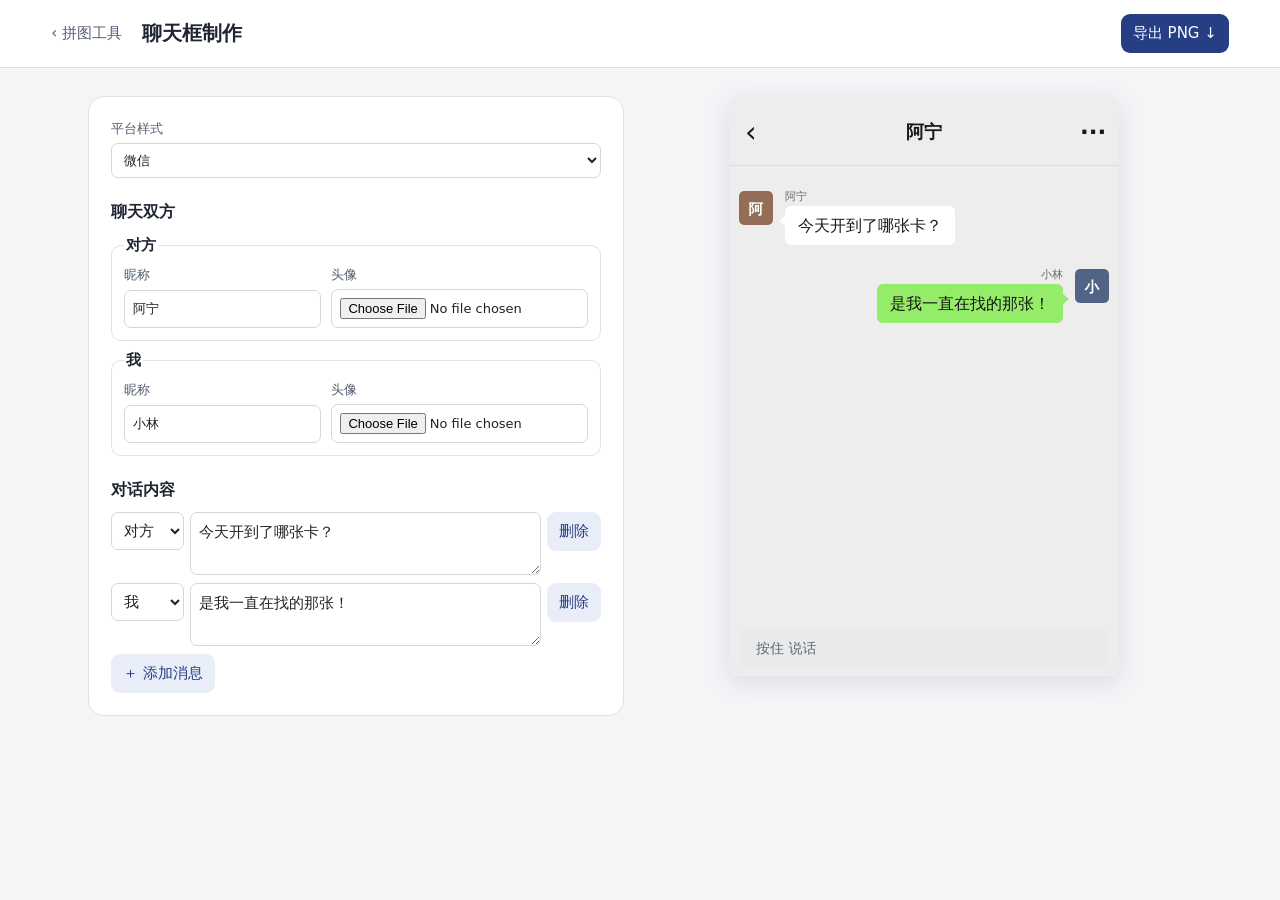
==== chat.html @ 7f7f2183 "Add a five-platform chat image editor with PNG export" ====
<!doctype html>
<html lang="zh-CN"><head><meta charset="utf-8"><meta name="viewport" content="width=device-width,initial-scale=1"><title>聊天框制作 · Collage</title><link rel="stylesheet" href="css/chat.css"></head>
<body><header><a href="index.html">‹ 拼图工具</a><h1>聊天框制作</h1><button id="save">导出 PNG ↓</button></header>
<main><section class="editor"><label>平台样式<select id="platform"><option value="wechat">微信</option><option value="douyin">抖音</option><option value="red">小红书</option><option value="ins">Instagram</option><option value="threads">Threads</option></select></label>
<h2>聊天双方</h2><div id="people"></div><h2>对话内容</h2><div id="messages"></div><button id="add">＋ 添加消息</button><p id="notice" role="status"></p></section>
<section class="stage" aria-label="实时预览"><canvas id="preview" aria-label="聊天记录图片预览"></canvas></section></main>
<template id="person"><fieldset><legend></legend><label>昵称<input type="text" maxlength="32"></label><label>头像<input type="file" accept="image/*"></label></fieldset></template>
<template id="message"><div class="row"><select aria-label="发送方"><option value="peer">对方</option><option value="me">我</option></select><textarea rows="2" maxlength="600" aria-label="消息文字"></textarea><button aria-label="删除这条消息">删除</button></div></template><script src="js/chat.js"></script></body></html>
---- css/chat.css ----
*{box-sizing:border-box}body{margin:0;color:#202533;background:#f4f5f7;font:15px/1.5 system-ui,sans-serif}header{display:flex;align-items:center;gap:20px;padding:14px clamp(14px,4vw,60px);background:white;border-bottom:1px solid #ddd}header a{color:#545f74;text-decoration:none}h1{font-size:20px;margin:0}header button{margin-left:auto;background:#263e84;color:white}button,select,input,textarea{font:inherit}button,select{cursor:pointer}button{background:#e9edf7;border:0;border-radius:9px;padding:8px 12px;color:#263e84}main{max-width:1160px;margin:auto;display:grid;grid-template-columns:minmax(340px,1fr) minmax(320px,1fr);gap:32px;padding:28px}.editor{background:white;border:1px solid #dde1e8;border-radius:16px;padding:22px;align-self:start}h2{font-size:16px;margin:22px 0 10px}label{display:grid;gap:5px;font-size:13px;color:#535e70}input,textarea,select{width:100%;min-width:0;padding:8px;border:1px solid #d1d7e1;background:white;color:#222;border-radius:7px}fieldset{min-width:0;display:grid;grid-template-columns:1fr 1.3fr;gap:10px;border:1px solid #e0e3ea;border-radius:10px;margin:8px 0;padding:8px 12px 12px}legend{font-weight:600}.row{display:grid;grid-template-columns:73px 1fr auto;align-items:start;gap:6px;margin:8px 0}textarea{resize:vertical}.stage{align-self:start;display:flex;justify-content:center}canvas{display:block;width:min(390px,100%);height:auto;align-self:start;box-shadow:0 6px 24px #24385520;border-radius:10px}#notice:empty{display:none}@media(max-width:740px){main{display:flex;flex-direction:column;padding:12px;gap:16px}.editor,.stage{width:100%}.editor{padding:15px}header{gap:10px}h1{font-size:17px}}
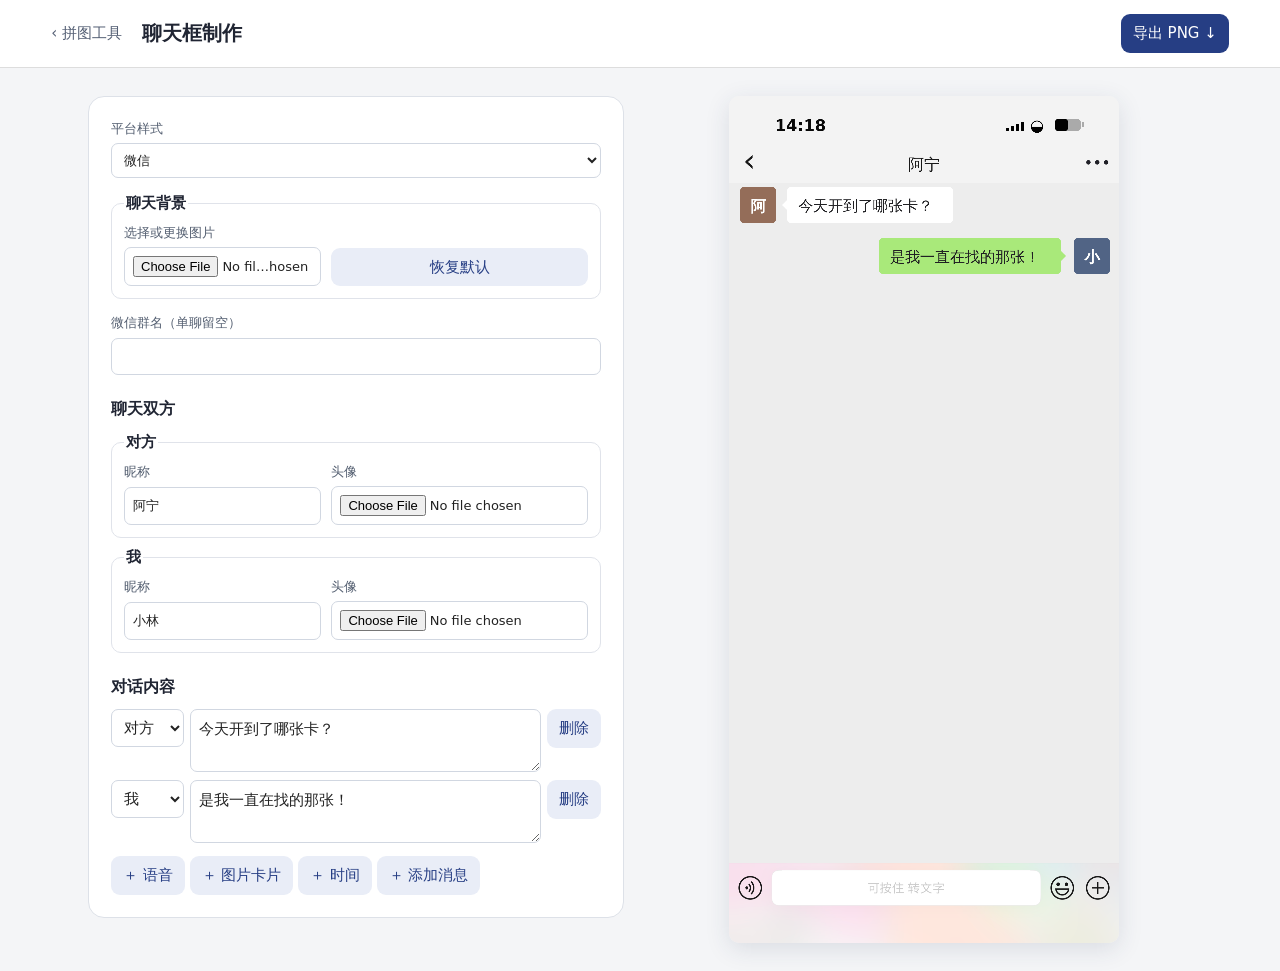
==== commit 8d269645: "Match reference chat layouts and add independent wallpapers" ====
--- a/chat.html
+++ b/chat.html
@@ -2,7 +2,9 @@
 <html lang="zh-CN"><head><meta charset="utf-8"><meta name="viewport" content="width=device-width,initial-scale=1"><title>聊天框制作 · Collage</title><link rel="stylesheet" href="css/chat.css"></head>
 <body><header><a href="index.html">‹ 拼图工具</a><h1>聊天框制作</h1><button id="save">导出 PNG ↓</button></header>
 <main><section class="editor"><label>平台样式<select id="platform"><option value="wechat">微信</option><option value="douyin">抖音</option><option value="red">小红书</option><option value="ins">Instagram</option><option value="threads">Threads</option></select></label>
-<h2>聊天双方</h2><div id="people"></div><h2>对话内容</h2><div id="messages"></div><button id="add">＋ 添加消息</button><p id="notice" role="status"></p></section>
+<fieldset id="wall"><legend>聊天背景</legend><label>选择或更换图片<input id="wallFile" type="file" accept="image/*"></label><button id="resetWall">恢复默认</button></fieldset>
+<label id="handleLabel" hidden>Instagram 用户名<input id="handle" maxlength="32"></label><label id="groupLabel">微信群名（单聊留空）<input id="group" maxlength="40"></label>
+<h2>聊天双方</h2><div id="people"></div><h2>对话内容</h2><div id="messages"></div><button id="voice">＋ 语音</button> <button id="media">＋ 图片卡片</button> <button id="date">＋ 时间</button> <button id="add">＋ 添加消息</button><p id="notice" role="status"></p></section>
 <section class="stage" aria-label="实时预览"><canvas id="preview" aria-label="聊天记录图片预览"></canvas></section></main>
 <template id="person"><fieldset><legend></legend><label>昵称<input type="text" maxlength="32"></label><label>头像<input type="file" accept="image/*"></label></fieldset></template>
-<template id="message"><div class="row"><select aria-label="发送方"><option value="peer">对方</option><option value="me">我</option></select><textarea rows="2" maxlength="600" aria-label="消息文字"></textarea><button aria-label="删除这条消息">删除</button></div></template><script src="js/chat.js"></script></body></html>
+<template id="message"><div class="row"><select aria-label="发送方"><option value="peer">对方</option><option value="me">我</option></select><textarea rows="2" maxlength="600" aria-label="消息文字"></textarea><button aria-label="删除这条消息">删除</button></div></template><script src="js/chat-controls.js"></script><script src="js/chat.js"></script></body></html>
--- a/css/chat.css
+++ b/css/chat.css
@@ -1 +1,2 @@
 *{box-sizing:border-box}body{margin:0;color:#202533;background:#f4f5f7;font:15px/1.5 system-ui,sans-serif}header{display:flex;align-items:center;gap:20px;padding:14px clamp(14px,4vw,60px);background:white;border-bottom:1px solid #ddd}header a{color:#545f74;text-decoration:none}h1{font-size:20px;margin:0}header button{margin-left:auto;background:#263e84;color:white}button,select,input,textarea{font:inherit}button,select{cursor:pointer}button{background:#e9edf7;border:0;border-radius:9px;padding:8px 12px;color:#263e84}main{max-width:1160px;margin:auto;display:grid;grid-template-columns:minmax(340px,1fr) minmax(320px,1fr);gap:32px;padding:28px}.editor{background:white;border:1px solid #dde1e8;border-radius:16px;padding:22px;align-self:start}h2{font-size:16px;margin:22px 0 10px}label{display:grid;gap:5px;font-size:13px;color:#535e70}input,textarea,select{width:100%;min-width:0;padding:8px;border:1px solid #d1d7e1;background:white;color:#222;border-radius:7px}fieldset{min-width:0;display:grid;grid-template-columns:1fr 1.3fr;gap:10px;border:1px solid #e0e3ea;border-radius:10px;margin:8px 0;padding:8px 12px 12px}legend{font-weight:600}.row{display:grid;grid-template-columns:73px 1fr auto;align-items:start;gap:6px;margin:8px 0}textarea{resize:vertical}.stage{align-self:start;display:flex;justify-content:center}canvas{display:block;width:min(390px,100%);height:auto;align-self:start;box-shadow:0 6px 24px #24385520;border-radius:10px}#notice:empty{display:none}@media(max-width:740px){main{display:flex;flex-direction:column;padding:12px;gap:16px}.editor,.stage{width:100%}.editor{padding:15px}header{gap:10px}h1{font-size:17px}}
+[hidden]{display:none!important}#wall{margin:14px 0;align-items:end}.row .details{grid-column:1/-1;display:flex;gap:8px;align-items:center}.details label{flex:1}.editor>button{margin-top:5px}
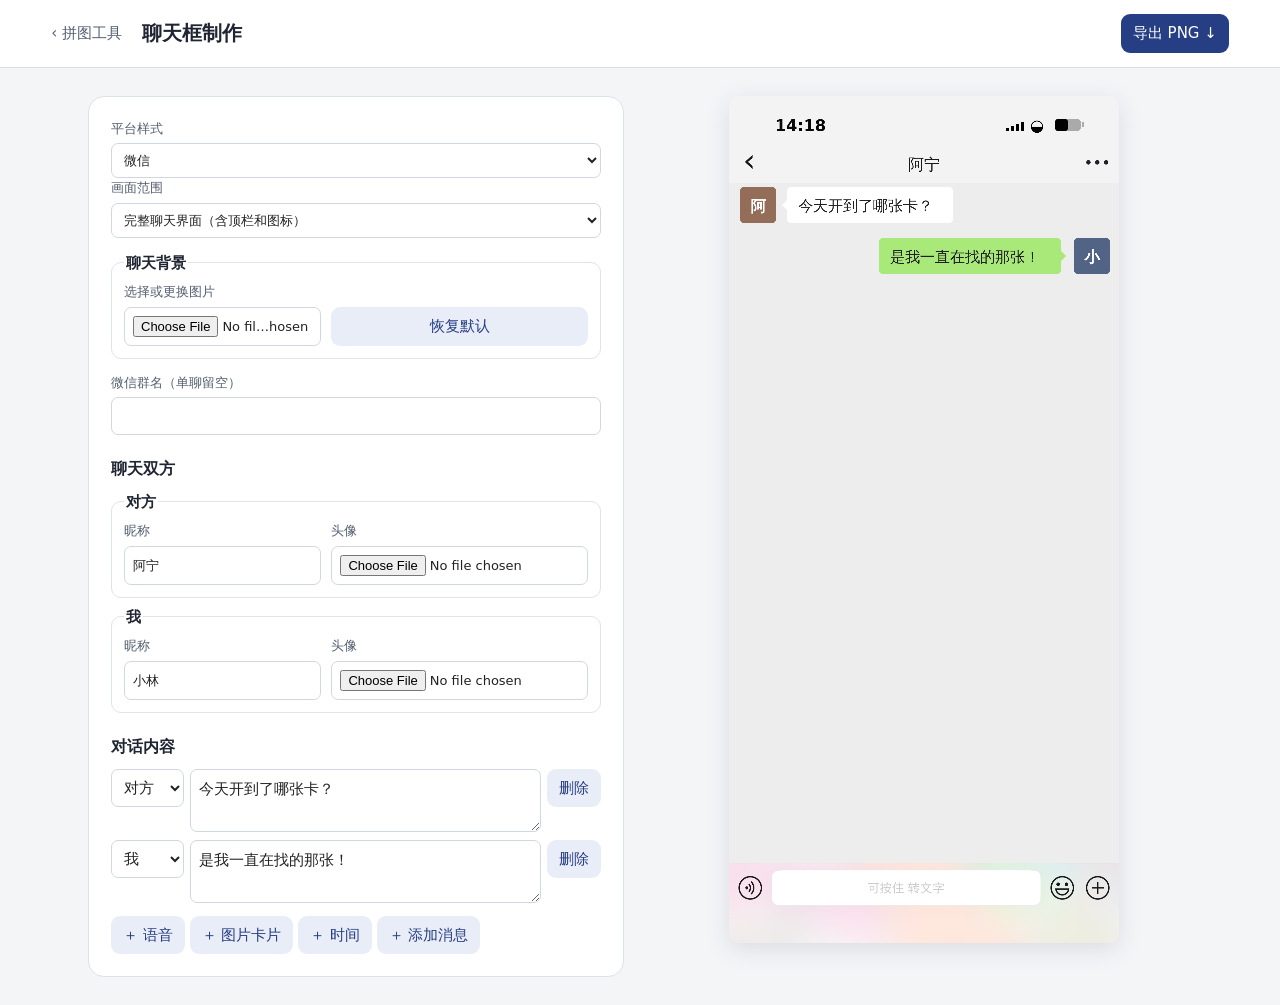
==== commit 4c33c0b7: "Offer full interface and messages-only chat exports" ====
--- a/chat.html
+++ b/chat.html
@@ -2,6 +2,7 @@
 <html lang="zh-CN"><head><meta charset="utf-8"><meta name="viewport" content="width=device-width,initial-scale=1"><title>聊天框制作 · Collage</title><link rel="stylesheet" href="css/chat.css"></head>
 <body><header><a href="index.html">‹ 拼图工具</a><h1>聊天框制作</h1><button id="save">导出 PNG ↓</button></header>
 <main><section class="editor"><label>平台样式<select id="platform"><option value="wechat">微信</option><option value="douyin">抖音</option><option value="red">小红书</option><option value="ins">Instagram</option><option value="threads">Threads</option></select></label>
+<label>画面范围<select id="layout"><option value="full">完整聊天界面（含顶栏和图标）</option><option value="messages">纯聊天框</option></select></label>
 <fieldset id="wall"><legend>聊天背景</legend><label>选择或更换图片<input id="wallFile" type="file" accept="image/*"></label><button id="resetWall">恢复默认</button></fieldset>
 <label id="handleLabel" hidden>Instagram 用户名<input id="handle" maxlength="32"></label><label id="groupLabel">微信群名（单聊留空）<input id="group" maxlength="40"></label>
 <h2>聊天双方</h2><div id="people"></div><h2>对话内容</h2><div id="messages"></div><button id="voice">＋ 语音</button> <button id="media">＋ 图片卡片</button> <button id="date">＋ 时间</button> <button id="add">＋ 添加消息</button><p id="notice" role="status"></p></section>
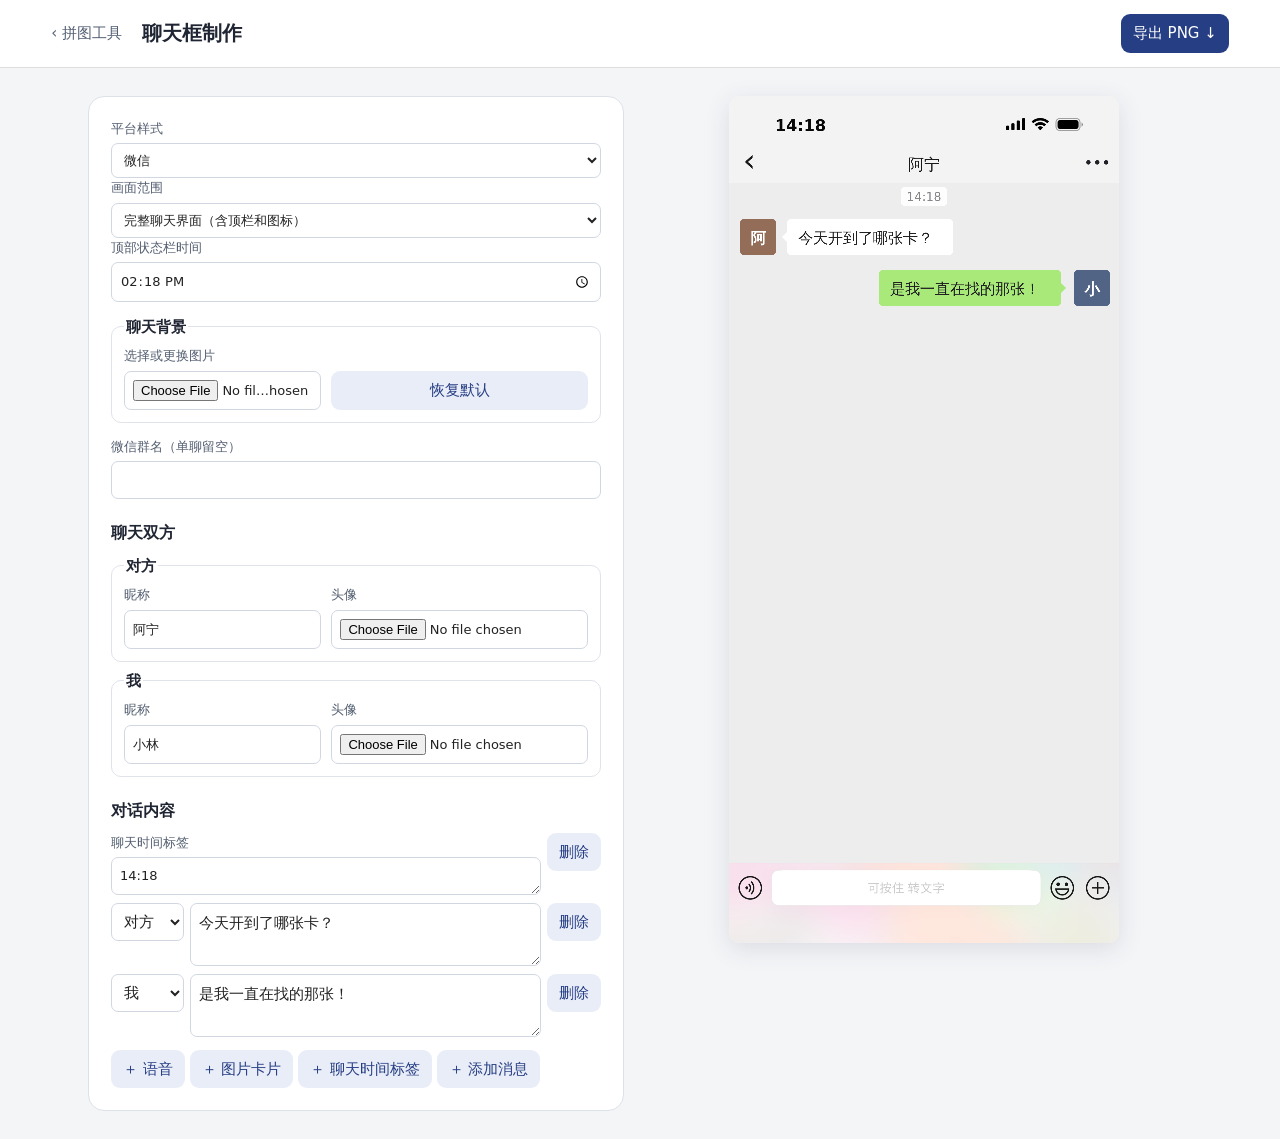
==== commit a964123a: "Make status clock and conversation timestamps editable" ====
--- a/chat.html
+++ b/chat.html
@@ -3,9 +3,10 @@
 <body><header><a href="index.html">‹ 拼图工具</a><h1>聊天框制作</h1><button id="save">导出 PNG ↓</button></header>
 <main><section class="editor"><label>平台样式<select id="platform"><option value="wechat">微信</option><option value="douyin">抖音</option><option value="red">小红书</option><option value="ins">Instagram</option><option value="threads">Threads</option></select></label>
 <label>画面范围<select id="layout"><option value="full">完整聊天界面（含顶栏和图标）</option><option value="messages">纯聊天框</option></select></label>
+<label id="clockLabel">顶部状态栏时间<input id="clock" type="time" value="14:18" required></label>
 <fieldset id="wall"><legend>聊天背景</legend><label>选择或更换图片<input id="wallFile" type="file" accept="image/*"></label><button id="resetWall">恢复默认</button></fieldset>
 <label id="handleLabel" hidden>Instagram 用户名<input id="handle" maxlength="32"></label><label id="groupLabel">微信群名（单聊留空）<input id="group" maxlength="40"></label>
-<h2>聊天双方</h2><div id="people"></div><h2>对话内容</h2><div id="messages"></div><button id="voice">＋ 语音</button> <button id="media">＋ 图片卡片</button> <button id="date">＋ 时间</button> <button id="add">＋ 添加消息</button><p id="notice" role="status"></p></section>
+<h2>聊天双方</h2><div id="people"></div><h2>对话内容</h2><div id="messages"></div><button id="voice">＋ 语音</button> <button id="media">＋ 图片卡片</button> <button id="date">＋ 聊天时间标签</button> <button id="add">＋ 添加消息</button><p id="notice" role="status"></p></section>
 <section class="stage" aria-label="实时预览"><canvas id="preview" aria-label="聊天记录图片预览"></canvas></section></main>
 <template id="person"><fieldset><legend></legend><label>昵称<input type="text" maxlength="32"></label><label>头像<input type="file" accept="image/*"></label></fieldset></template>
 <template id="message"><div class="row"><select aria-label="发送方"><option value="peer">对方</option><option value="me">我</option></select><textarea rows="2" maxlength="600" aria-label="消息文字"></textarea><button aria-label="删除这条消息">删除</button></div></template><script src="js/chat-controls.js"></script><script src="js/chat.js"></script></body></html>
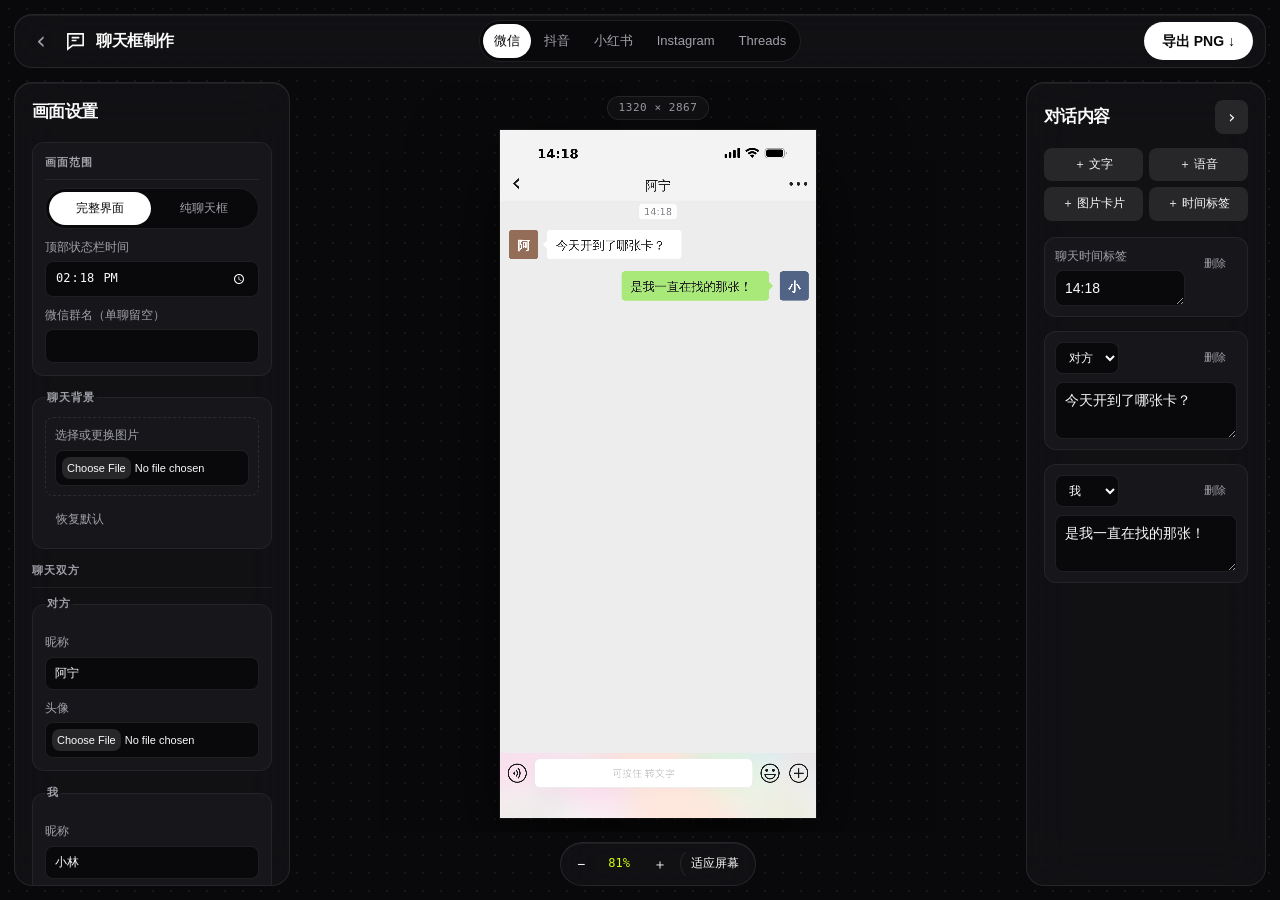
==== commit f94b4d40: "Redesign the chat editor as a dark responsive studio" ====
--- a/chat.html
+++ b/chat.html
@@ -1,12 +1,35 @@
 <!doctype html>
-<html lang="zh-CN"><head><meta charset="utf-8"><meta name="viewport" content="width=device-width,initial-scale=1"><title>聊天框制作 · Collage</title><link rel="stylesheet" href="css/chat.css"></head>
-<body><header><a href="index.html">‹ 拼图工具</a><h1>聊天框制作</h1><button id="save">导出 PNG ↓</button></header>
-<main><section class="editor"><label>平台样式<select id="platform"><option value="wechat">微信</option><option value="douyin">抖音</option><option value="red">小红书</option><option value="ins">Instagram</option><option value="threads">Threads</option></select></label>
-<label>画面范围<select id="layout"><option value="full">完整聊天界面（含顶栏和图标）</option><option value="messages">纯聊天框</option></select></label>
-<label id="clockLabel">顶部状态栏时间<input id="clock" type="time" value="14:18" required></label>
-<fieldset id="wall"><legend>聊天背景</legend><label>选择或更换图片<input id="wallFile" type="file" accept="image/*"></label><button id="resetWall">恢复默认</button></fieldset>
-<label id="handleLabel" hidden>Instagram 用户名<input id="handle" maxlength="32"></label><label id="groupLabel">微信群名（单聊留空）<input id="group" maxlength="40"></label>
-<h2>聊天双方</h2><div id="people"></div><h2>对话内容</h2><div id="messages"></div><button id="voice">＋ 语音</button> <button id="media">＋ 图片卡片</button> <button id="date">＋ 聊天时间标签</button> <button id="add">＋ 添加消息</button><p id="notice" role="status"></p></section>
-<section class="stage" aria-label="实时预览"><canvas id="preview" aria-label="聊天记录图片预览"></canvas></section></main>
+<html lang="zh-CN">
+<head>
+<meta charset="utf-8"><meta name="viewport" content="width=device-width,initial-scale=1">
+<title>聊天框制作 · Collage</title><link rel="stylesheet" href="css/chat.css">
+</head>
+<body data-view="preview">
+<header class="island top">
+  <div class="brand"><a href="index.html" aria-label="返回拼图工具" title="返回拼图工具">‹</a><svg viewBox="0 0 24 24" aria-hidden="true"><path d="M4 4h16v12H9l-5 4z"/><path d="M8 8h8M8 11h5"/></svg><h1>聊天框制作</h1></div>
+  <nav id="platformTabs" aria-label="平台样式"></nav>
+  <label class="native">平台样式<select id="platform"><option value="wechat">微信</option><option value="douyin">抖音</option><option value="red">小红书</option><option value="ins">Instagram</option><option value="threads">Threads</option></select></label>
+  <button id="save">导出 PNG ↓</button>
+</header>
+<main>
+  <aside class="island inspector" id="settings"><h2>画面设置</h2>
+    <section class="card"><h3>画面范围</h3><div class="segment" id="layoutTabs"></div>
+    <label class="native">画面范围<select id="layout"><option value="full">完整聊天界面（含顶栏和图标）</option><option value="messages">纯聊天框</option></select></label>
+    <label id="clockLabel">顶部状态栏时间<input id="clock" type="time" value="14:18" required></label>
+    <label id="handleLabel" hidden>Instagram 用户名<input id="handle" maxlength="32"></label>
+    <label id="groupLabel">微信群名（单聊留空）<input id="group" maxlength="40"></label></section>
+    <fieldset id="wall" class="card"><legend>聊天背景</legend><label class="upload">选择或更换图片<input id="wallFile" type="file" accept="image/*"></label><button id="resetWall">恢复默认</button></fieldset>
+    <h3>聊天双方</h3><div id="people"></div>
+  </aside>
+  <section class="stage" aria-label="实时预览">
+    <div class="viewport"><figure><figcaption id="dimensions"></figcaption><canvas id="preview" aria-label="聊天记录图片预览"></canvas></figure></div>
+    <div class="zoom island" aria-label="预览缩放"><button id="smaller" aria-label="缩小预览">−</button><output id="scale"></output><button id="larger" aria-label="放大预览">＋</button><button id="fit">适应屏幕</button></div>
+  </section>
+  <aside class="island dock" id="conversation"><div class="dock-head"><h2>对话内容</h2><button id="collapse" aria-expanded="true" aria-controls="dockContent" title="收起对话栏" aria-label="收起对话栏">›</button></div>
+    <div id="dockContent"><div class="actions"><button id="add">＋ 文字</button><button id="voice">＋ 语音</button><button id="media">＋ 图片卡片</button><button id="date">＋ 时间标签</button></div><div id="messages"></div></div>
+  </aside>
+</main>
+<p id="notice" role="status"></p>
+<nav class="mobile island" aria-label="编辑视图"><button data-view="settings">设置</button><button data-view="preview">预览</button><button data-view="conversation">对话</button></nav>
 <template id="person"><fieldset><legend></legend><label>昵称<input type="text" maxlength="32"></label><label>头像<input type="file" accept="image/*"></label></fieldset></template>
-<template id="message"><div class="row"><select aria-label="发送方"><option value="peer">对方</option><option value="me">我</option></select><textarea rows="2" maxlength="600" aria-label="消息文字"></textarea><button aria-label="删除这条消息">删除</button></div></template><script src="js/chat-controls.js"></script><script src="js/chat.js"></script></body></html>
+<template id="message"><div class="row"><select aria-label="发送方"><option value="peer">对方</option><option value="me">我</option></select><textarea rows="2" maxlength="600" aria-label="消息文字"></textarea><button aria-label="删除这条消息">删除</button></div></template><script src="js/chat-controls.js"></script><script src="js/chat.js"></script><script src="js/chat-studio.js"></script></body></html>
--- a/css/chat.css
+++ b/css/chat.css
@@ -1,2 +1,60 @@
-*{box-sizing:border-box}body{margin:0;color:#202533;background:#f4f5f7;font:15px/1.5 system-ui,sans-serif}header{display:flex;align-items:center;gap:20px;padding:14px clamp(14px,4vw,60px);background:white;border-bottom:1px solid #ddd}header a{color:#545f74;text-decoration:none}h1{font-size:20px;margin:0}header button{margin-left:auto;background:#263e84;color:white}button,select,input,textarea{font:inherit}button,select{cursor:pointer}button{background:#e9edf7;border:0;border-radius:9px;padding:8px 12px;color:#263e84}main{max-width:1160px;margin:auto;display:grid;grid-template-columns:minmax(340px,1fr) minmax(320px,1fr);gap:32px;padding:28px}.editor{background:white;border:1px solid #dde1e8;border-radius:16px;padding:22px;align-self:start}h2{font-size:16px;margin:22px 0 10px}label{display:grid;gap:5px;font-size:13px;color:#535e70}input,textarea,select{width:100%;min-width:0;padding:8px;border:1px solid #d1d7e1;background:white;color:#222;border-radius:7px}fieldset{min-width:0;display:grid;grid-template-columns:1fr 1.3fr;gap:10px;border:1px solid #e0e3ea;border-radius:10px;margin:8px 0;padding:8px 12px 12px}legend{font-weight:600}.row{display:grid;grid-template-columns:73px 1fr auto;align-items:start;gap:6px;margin:8px 0}textarea{resize:vertical}.stage{align-self:start;display:flex;justify-content:center}canvas{display:block;width:min(390px,100%);height:auto;align-self:start;box-shadow:0 6px 24px #24385520;border-radius:10px}#notice:empty{display:none}@media(max-width:740px){main{display:flex;flex-direction:column;padding:12px;gap:16px}.editor,.stage{width:100%}.editor{padding:15px}header{gap:10px}h1{font-size:17px}}
-[hidden]{display:none!important}#wall{margin:14px 0;align-items:end}.row .details{grid-column:1/-1;display:flex;gap:8px;align-items:center}.details label{flex:1}.editor>button{margin-top:5px}
+:root{
+  color-scheme:dark;
+  --desk:#09090b;--glass:rgba(20,20,24,.78);--panel:#17171b;--well:#27272a;
+  --text:#fafafa;--muted:#a1a1aa;--white:#fff;--accent:#d4ff00;
+  --grid:rgba(255,255,255,.06);--line:rgba(255,255,255,.09);--wash:rgba(255,255,255,.03);
+  --edge:18px;--card:12px;--control:8px;--pill:999px;--blur:24px;
+  --shine:inset 0 1px 0 var(--grid);--shadow:0 30px 80px rgba(0,0,0,.65),0 0 0 1px rgba(255,255,255,.08);
+  --mono:"SF Mono",ui-monospace,Menlo,monospace;--gap:14px
+}
+*{box-sizing:border-box}
+body{margin:0;height:100dvh;padding:var(--gap);display:flex;flex-direction:column;gap:var(--gap);background:radial-gradient(var(--grid) 1px,transparent 1px) 0 0/18px 18px,var(--desk);color:var(--text);font:14px/1.45 -apple-system,BlinkMacSystemFont,"Helvetica Neue",sans-serif}
+.island{background:var(--glass);backdrop-filter:blur(var(--blur));border:1px solid var(--line);border-radius:var(--edge);box-shadow:var(--shine)}
+button,input,select,textarea{font:inherit;color:inherit}
+button,.brand a{cursor:pointer;border:1px solid transparent;border-radius:var(--control);background:var(--well);padding:7px 10px}
+button:hover,.brand a:hover{border-color:var(--muted)}button:disabled{opacity:.4;cursor:default}
+:focus-visible{outline:2px solid var(--accent);outline-offset:2px}
+.top{height:54px;flex:none;display:grid;grid-template-columns:1fr auto 1fr;align-items:center;padding:0 12px}
+.brand,.dock-head,.zoom,.segment,#platformTabs{display:flex;align-items:center}
+.brand{gap:9px}.brand a{color:var(--muted);text-decoration:none;background:transparent;font:24px/1 var(--mono);padding:2px 6px}.brand svg{width:23px;height:23px;fill:none;stroke:currentColor;stroke-width:1.7}
+h1,h2,h3,figure{margin:0}h1{font-size:16px;letter-spacing:-.04em}h2{font-size:17px;letter-spacing:-.04em;margin-bottom:17px}
+#platformTabs,.segment{gap:2px;border:1px solid var(--line);background:var(--desk);border-radius:var(--pill);padding:3px}
+#platformTabs button,.segment button,.mobile button{border-radius:var(--pill);background:transparent;color:var(--muted);font-size:13px;white-space:nowrap}
+button[aria-pressed=true],#platformTabs button[aria-pressed=true],.segment button[aria-pressed=true],.mobile button[aria-pressed=true],#save{background:var(--white);color:var(--desk)}
+#save{justify-self:end;border-radius:var(--pill);padding:8px 17px;font-weight:650}
+main{flex:1;min-height:0;display:grid;grid-template-columns:276px minmax(0,1fr) 240px;gap:var(--gap)}body.folded main{grid-template-columns:276px minmax(0,1fr) 44px}
+.inspector,.dock{padding:17px;min-width:0;overflow:auto;scrollbar-width:thin;scrollbar-color:var(--well) transparent}
+.card,#people fieldset,.row{margin:0 0 14px;padding:12px;min-width:0;background:var(--wash);border:1px solid var(--grid);border-radius:var(--card)}
+h3,legend{font-size:11px;letter-spacing:.08em;color:var(--muted);font-weight:600}
+h3{padding-bottom:8px;margin-bottom:8px;border-bottom:1px solid var(--grid)}
+label{display:grid;gap:5px;color:var(--muted);font-size:12px;margin-top:10px}
+input,select,textarea{width:100%;min-width:0;padding:7px 9px;background:var(--desk);border:1px solid var(--line);border-radius:var(--control);color:var(--text)}
+input[type=time],input[type=number],output,figcaption{font-family:var(--mono);font-variant-numeric:tabular-nums}
+textarea{resize:vertical;font-size:14px}input[type=file]{font-size:11px;padding:6px}::file-selector-button{background:var(--well);color:var(--text);border:0;border-radius:var(--control);padding:5px;cursor:pointer}
+.upload{border:1px dashed var(--line);border-radius:var(--control);padding:9px;margin-top:0}
+#resetWall{margin-top:7px;background:transparent;color:var(--muted);font-size:12px}
+.segment button{flex:1;font-size:12px}
+.stage{min-width:0;min-height:0;display:flex;flex-direction:column;align-items:center;gap:10px}
+.viewport{width:100%;flex:1;min-height:0;overflow:auto;scrollbar-width:thin}
+figure{width:max-content;min-width:100%;min-height:100%;padding:12px;display:flex;flex-direction:column;align-items:center;justify-content:safe center;gap:10px}
+figcaption{border:1px solid var(--line);border-radius:var(--pill);padding:3px 11px;font-size:11px;letter-spacing:.05em;background:var(--glass);color:var(--muted)}
+canvas{width:var(--preview-width,300px);height:auto;display:block;box-shadow:var(--shadow)}
+.zoom{padding:3px 5px;border-radius:var(--pill);gap:2px}.zoom button{background:transparent;border-radius:var(--pill)}.zoom output{min-width:42px;color:var(--accent);font-size:12px;text-align:center}#fit{border-left:1px solid var(--line);font-size:12px}
+.dock-head{justify-content:space-between;margin-bottom:14px}.dock-head h2{margin:0}.dock-head button{font:18px/1 var(--mono)}
+.actions{display:grid;grid-template-columns:1fr 1fr;gap:6px;margin-bottom:16px}.actions button{font-size:12px}
+.row{display:grid;grid-template-columns:1fr auto;gap:8px;padding:10px}.row select{width:auto;justify-self:start;font-size:12px}.row textarea{grid-column:1/-1;grid-row:2}.row button{grid-column:2;grid-row:1;align-self:start;font-size:11px;color:var(--muted);background:transparent}.row label{grid-column:1/-1;margin:0}.row:has(select[hidden]) label{grid-column:1 / 2!important}.row label textarea{grid-row:auto}
+.folded .dock{padding:8px 4px}.folded .dock-head{justify-content:center}.folded .dock h2,.folded #dockContent{display:none}
+#notice:not(:empty){position:fixed;bottom:65px;left:50%;transform:translateX(-50%);padding:10px 16px;background:var(--panel);border:1px solid var(--line);border-radius:var(--card);z-index:3}
+.native,.mobile,[hidden],#notice:empty{display:none!important}
+@media(min-width:768px) and (max-width:1050px){main{grid-template-columns:220px minmax(0,1fr) 210px}.top{grid-template-columns:auto 1fr auto}#platformTabs{justify-self:center}.inspector,.dock{padding:12px}}
+@media(max-width:767px){
+  body{--gap:10px;padding-bottom:max(10px,env(safe-area-inset-bottom))}
+  .top{height:auto;grid-template-columns:1fr auto;gap:8px;padding:9px}
+  #platformTabs{grid-column:1/-1;grid-row:2;overflow-x:auto;scrollbar-width:none;max-width:100%;justify-self:center}
+  #platformTabs button{font-size:12px;padding:7px 10px}
+  #save{grid-column:2;grid-row:1}
+  main,body.folded main{display:flex}main>*{width:100%}
+  body:not([data-view=settings]) .inspector,body:not([data-view=conversation]) .dock,body:not([data-view=preview]) .stage,#collapse{display:none}
+  .mobile{display:flex!important;justify-content:space-around;padding:4px;border-radius:var(--pill)}.mobile button{flex:1}
+  .folded .dock{padding:17px}.folded .dock-head{justify-content:start}.folded .dock h2,.folded #dockContent{display:block}
+}
